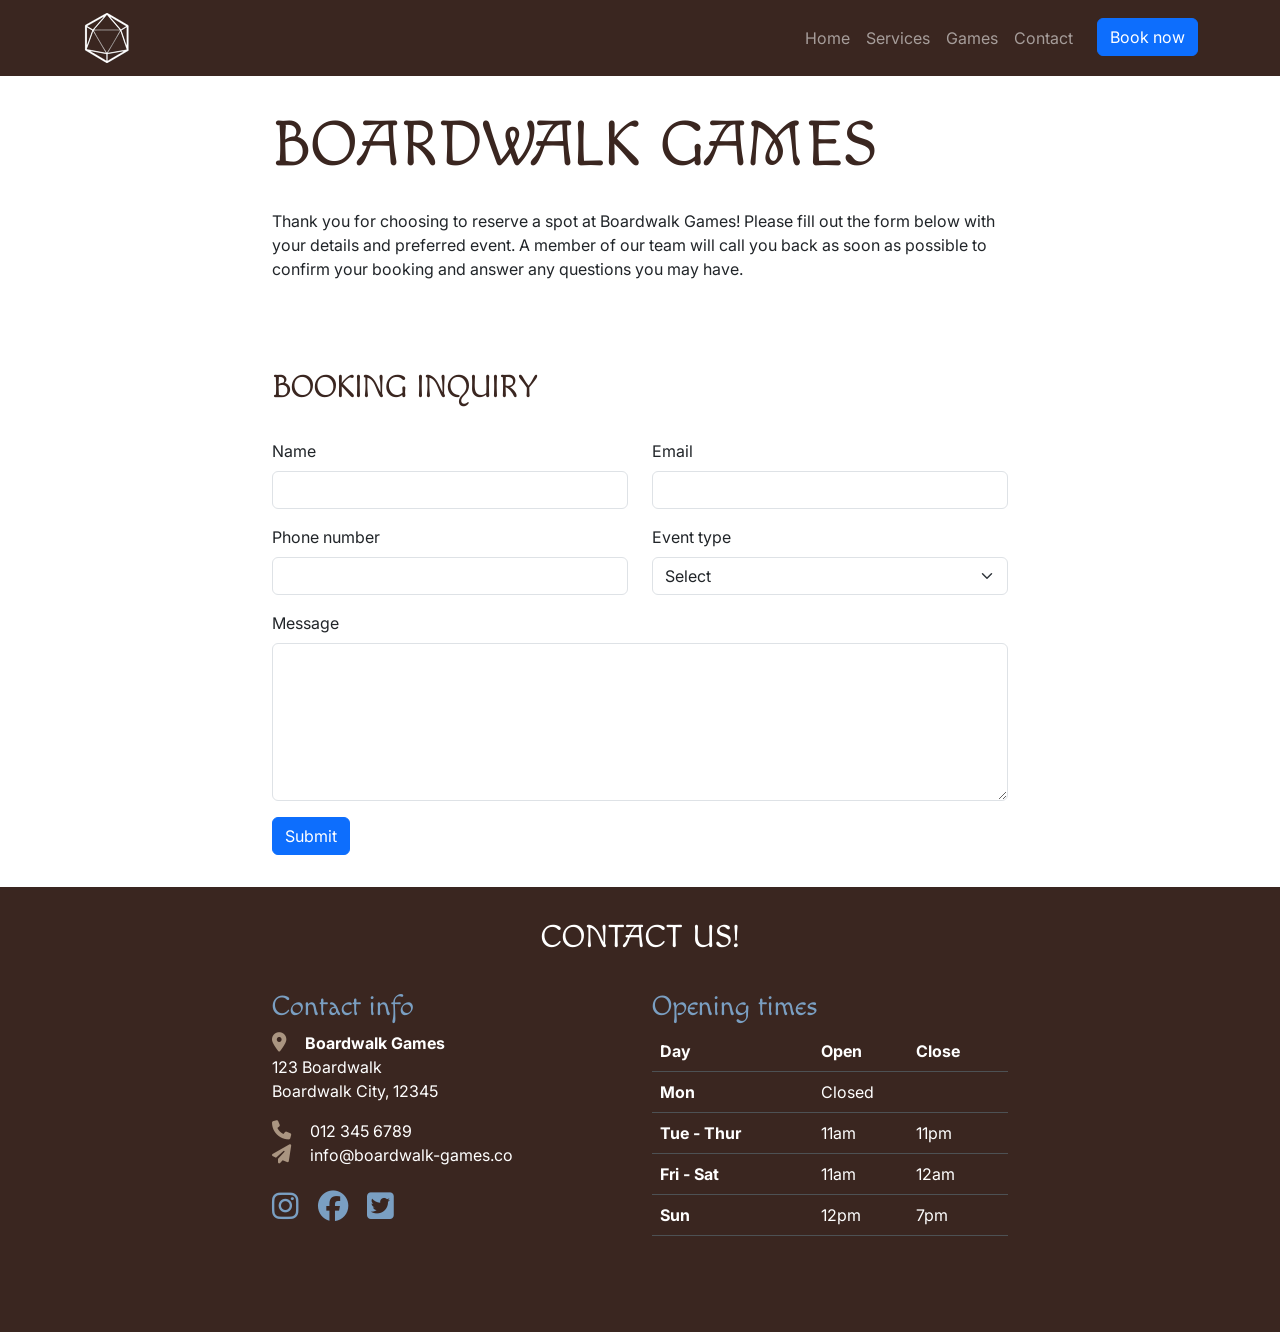
==== booking.html @ 21e448e2 "add the booking inquiry form" ====
<!DOCTYPE html>
<html lang="en">

<head>
    <meta charset="UTF-8">
    <meta name="viewport" content="width=device-width, initial-scale=1.0">
    <meta name="description" content="Boardwalk Games, your ultimate gaming retreat! Perfect for casual 
    gamers, enthusiasts, and student gatherings. Visit us for your next adventure in board gaming.">
    <title>Boardwalk Games | Booking Inquiry</title>

    <!-- favicon -->
    <link rel="apple-touch-icon" sizes="180x180" href="assets/images/apple-touch-icon.png">
    <link rel="icon" type="image/png" sizes="32x32" href="assets/images/favicon-32x32.png">
    <link rel="icon" type="image/png" sizes="16x16" href="assets/images/favicon-16x16.png">

    <!-- bootstrap css -->
    <link href="https://cdn.jsdelivr.net/npm/bootstrap@5.3.8/dist/css/bootstrap.min.css" rel="stylesheet"
        integrity="sha384-sRIl4kxILFvY47J16cr9ZwB07vP4J8+LH7qKQnuqkuIAvNWLzeN8tE5YBujZqJLB" crossorigin="anonymous">

    <!-- custom css -->

    <link rel="stylesheet" href="assets/css/style.css">
</head>

<!-- classes on body set to work with mt-auto on footer to ensure it always stays at
    the bottom of the page -->

<body class="d-flex flex-column min-vh-100">
    <!-- Navigation -->
    <nav id="navbar" class="navbar navbar-expand-lg" data-bs-theme="dark">
        <div class="container">
            <a class="navbar-brand" href="index.html">
                <img src="assets/images/logo-sm-white.png" alt="Boardwalk Games logo" class="logo">
            </a>
            <button class="navbar-toggler" type="button" data-bs-toggle="collapse" data-bs-target="#navbarNav"
                aria-controls="navbarNav" aria-expanded="false" aria-label="Toggle navigation">
                <span class="navbar-toggler-icon"></span>
            </button>
            <div class="collapse navbar-collapse" id="navbarNav">
                <ul class="navbar-nav ms-auto">
                    <li class="nav-item">
                        <a class="nav-link" href="index.html">Home</a>
                    </li>
                    <li class="nav-item">
                        <a class="nav-link" href="#">Services</a>
                    </li>
                    <li class="nav-item">
                        <a class="nav-link" href="game-library.html">Games</a>
                    </li>
                    <li class="nav-item">
                        <a class="nav-link" href="#contact">Contact</a>
                    </li>
                    <li class="nav-item">
                        <a href="booking.html" class="btn btn-primary ms-lg-3" aria-current="page">Book now</a>
                    </li>
                </ul>
            </div>
        </div>
    </nav>

    <!-- header section -->
    <header id="header" class="container section">
        <div class="row justify-content-center">
            <div class="col-12 col-md-8 text-center text-xl-start">
                <h1 class="display-3">Boardwalk Games</h1>
                <p class="my-4">
                    Thank you for choosing to reserve a spot at Boardwalk Games! Please
                    fill out the form below with your details and preferred event. A
                    member of our team will call you back as soon as possible to confirm
                    your booking and answer any questions you may have.
                </p>
            </div>
        </div>
    </header>

    <main>
        <!-- Booking inquiry form section -->
        <section id="booking-form" class="container section">
            <div class="row justify-content-center">
                <div class="col-12 col-md-8">
                    <h2>Booking inquiry</h2>
                    <form>
                        <div class="row">
                            <div class="col-12 col-lg-6 mb-3">
                                <label for="name" class="form-label">Name</label>
                                <input class="form-control" id="name" name="name" type="text" required>
                            </div>
                            <div class="col-12 col-lg-6 mb-3">
                                <label for="email" class="form-label">Email</label>
                                <input class="form-control" id="email" name="email" type="email" required>
                            </div>
                            <div class="col-12 col-lg-6 mb-3">
                                <label for="phone" class="form-label">Phone number</label>
                                <input class="form-control" id="phone" name="phone" type="number" required>
                            </div>
                            <div class="col-12 col-lg-6 mb-3">
                                <label for="event-type" class="form-label">Event type</label>
                                <select id="event-type" class="form-select" name="event-type" required>
                                    <option value="" selected>Select</option>
                                    <option value="regular-play">Reserve a table</option>
                                    <option value="dnd">Dungeons & Dragons</option>
                                    <option value="retro-night">Retro Game Night</option>
                                    <option value="tournament">Tournament</option>
                                    <option value="kids-party">Kids party</option>
                                </select>
                            </div>
                            <div class="col-12 mb-3">
                                <label for="message" class="form-label">Message</label>
                                <textarea class="form-control" rows="6" id="message" name="message" required ></textarea>
                            </div>
                        </div>

                        <button type="submit" class="btn btn-primary">Submit</button>
                    </form>
                </div>
            </div>
        </section>
    </main>











    <!-- footer/contact section -->
    <!-- mt-auto added to push footer to the bottom of the page -->
    <footer id="contact" class="mt-auto">
        <div class="container section">
            <div class="row justify-content-center">
                <div class="col-12 text-center">
                    <h2>Contact us!</h2>
                </div>
                <!-- Contact info -->
                <div class="col-12 col-md-6 col-xl-4">
                    <h3 class="sub-heading-color">Contact info</h3>
                    <address>
                        <strong><i class="fa-solid fa-location-dot"></i> Boardwalk Games</strong><br>
                        123 Boardwalk<br>
                        Boardwalk City, 12345
                    </address>
                    <p><i class="fa-solid fa-phone"></i> 012 345 6789<br>
                        <i class="fa-solid fa-paper-plane"></i> info@boardwalk-games.co
                    </p>
                    <div class="social-links my-4">
                        <a href="https://www.instagram.com/" target="_blank" rel="noopener"
                            aria-label="Visit our Instagram page (opens in a new tab)"><i
                                class="fa-brands fa-instagram"></i></a>
                        <a href="https://www.facebook.com/" target="_blank" rel="noopener"
                            aria-label="Visit our Facebook page (opens in a new tab)"><i
                                class="fa-brands fa-facebook"></i></a>
                        <a href="https://x.com/" target="_blank" rel="noopener"
                            aria-label="Visit our Twitter page (opens in a new tab)"><i
                                class="fa-brands fa-square-twitter"></i></a>
                    </div>
                </div>
                <!-- Opening times -->
                <div class="col-12 col-md-6 col-xl-4">
                    <h3 class="sub-heading-color">Opening times</h3>
                    <table class="table table-dark">
                        <thead>
                            <tr>
                                <th scope="col">Day</th>
                                <th scope="col">Open</th>
                                <th scope="col">Close</th>
                            </tr>
                        </thead>
                        <tbody>
                            <tr>
                                <th scope="row">Mon</th>
                                <td colspan="2">Closed</td>
                            </tr>
                            <tr>
                                <th scope="row">Tue - Thur</th>
                                <td>11am</td>
                                <td>11pm</td>
                            </tr>
                            <tr>
                                <th scope="row">Fri - Sat</th>
                                <td>11am</td>
                                <td>12am</td>
                            </tr>
                            <tr>
                                <th scope="row">Sun</th>
                                <td>12pm</td>
                                <td>7pm</td>
                            </tr>
                        </tbody>
                    </table>
                </div>
            </div>
        </div>
    </footer>


    <!-- bootstrap js -->
    <script src="https://cdn.jsdelivr.net/npm/bootstrap@5.3.8/dist/js/bootstrap.bundle.min.js"
        integrity="sha384-FKyoEForCGlyvwx9Hj09JcYn3nv7wiPVlz7YYwJrWVcXK/BmnVDxM+D2scQbITxI"
        crossorigin="anonymous"></script>

    <!-- fontawesome -->
    <link rel="stylesheet" href="https://cdnjs.cloudflare.com/ajax/libs/font-awesome/6.7.2/css/all.min.css">

</body>

</html>
---- assets/css/style.css ----
/* google fonts import */
@import url('https://fonts.googleapis.com/css2?family=Inter:ital,opsz,wght@0,14..32,100..900;1,14..32,100..900&family=Macondo&display=swap');

/* css variable */
:root {
    --primary-font: "Inter", sans-serif;
    --secondary-font: "Macondo", cursive;
    --primary-color: #3a2620;
    --secondary-color: #aa9581;
    --highlight-color: #416a8e;
    --light-highlight-color: #7a9fc2;
}

/* global styles */

body {
    font-family: var(--primary-font);
}

h1, 
h2,
h3 {
    font-family: var(--secondary-font);
    color: var(--primary-color);
    
}

h1,
h2 {
    text-transform: uppercase;
}

h2 {
    margin-bottom: 2rem;
}

.sub-heading-color {
    color: var(--highlight-color);
}

.section {
    margin-top: 2rem;
    margin-bottom: 2rem;
}

/* navbar */
#navbar {
    background-color: var(--primary-color);
}

navbar .logo {
    width: 30px;
}

/* header */

#header .lead {
    font-family: var(--secondary-font);
}

/* services */
#services .card-footer {
    font-weight: bold;
    color: var(--highlight-color);
    background-color: transparent;
}

#services .card {
    margin-bottom: 1.5rem;
}

/* game library card */
#new-games .card,
#fav-games .card {
    border: none;
}

/* footer / contact */
#contact {
    background-color: var(--primary-color);
    color: white;
    padding-bottom: 3rem;
}

#contact h2 {
    color: white;
}

#contact .sub-heading-color {
    color: var(--light-highlight-color);
}

#contact i {
    color: var(--secondary-color);
    font-size: 1.2rem;
    margin-right: 15px;
}

#contact .social-links i {
    color: var(--light-highlight-color);
    font-size: 1.9rem;
    transition: color 0.3s ease-in-out;
}

#contact .social-links i:hover {
    color: var(--secondary-color);
}

#contact .table-dark * {
    background-color: transparent;
}

/* media queries */
/* make all service cards the same height for consistency  */
/* medium devices (tablets, 768px and up) */
@media screen and (min-width: 768px) {
    #services .card-body {
        min-height: 191px;
    }
}

/* large devices (small laptops, 992px and up) */
@media screen and (min-width: 992px) {
    #services .card-body {
        min-height: auto;
    }
}

/* xl devices (large desktops, 1200px and up) */
@media screen and (min-width: 1200px) {
    #services .card-body {
        min-height: 220px;
    }
}

/* xxl devices (larger desktops, 1400px and up) */
@media screen and (min-width: 1400px) {
    #services .card-body {
        min-height: 195px;
    }
}

/* grid visualisation CSS for testing */

/* .container,
.row {
    border: 2px solid black;
}

.col-12 {
    border: 2px solid white;
    background-color: lightgray;
} */
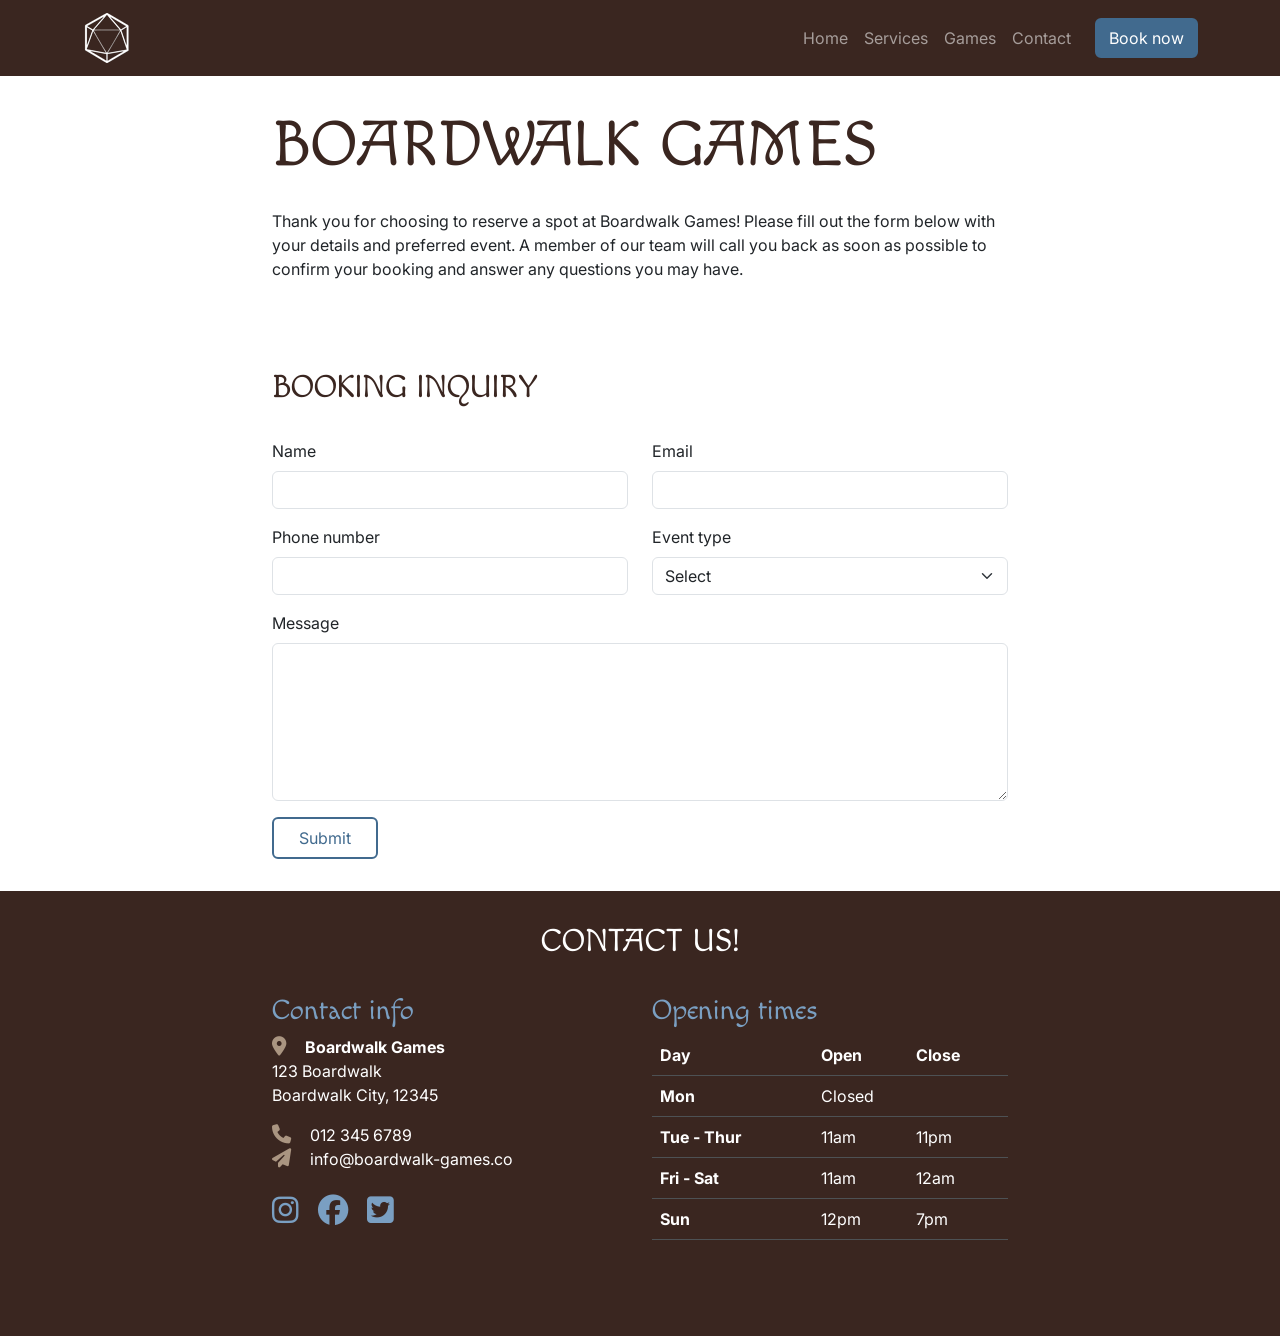
==== commit 850f656c: "style buttons to match colour scheme" ====
--- a/booking.html
+++ b/booking.html
@@ -51,7 +51,7 @@
                         <a class="nav-link" href="#contact">Contact</a>
                     </li>
                     <li class="nav-item">
-                        <a href="booking.html" class="btn btn-primary ms-lg-3" aria-current="page">Book now</a>
+                        <a href="booking.html" class="btn custom-button-filled ms-lg-3" aria-current="page">Book now</a>
                     </li>
                 </ul>
             </div>
@@ -79,7 +79,7 @@
             <div class="row justify-content-center">
                 <div class="col-12 col-md-8">
                     <h2>Booking inquiry</h2>
-                    <form>
+                    <form action="success.html" method="get">
                         <div class="row">
                             <div class="col-12 col-lg-6 mb-3">
                                 <label for="name" class="form-label">Name</label>
@@ -110,21 +110,12 @@
                             </div>
                         </div>
 
-                        <button type="submit" class="btn btn-primary">Submit</button>
+                        <button type="submit" class="btn custom-button-outline">Submit</button>
                     </form>
                 </div>
             </div>
         </section>
     </main>
-
-
-
-
-
-
-
-
-
 
 
     <!-- footer/contact section -->
@@ -197,14 +188,14 @@
     </footer>
 
 
+    <!-- fontawesome -->
+    <link rel="stylesheet" href="https://cdnjs.cloudflare.com/ajax/libs/font-awesome/6.7.2/css/all.min.css">
+
     <!-- bootstrap js -->
     <script src="https://cdn.jsdelivr.net/npm/bootstrap@5.3.8/dist/js/bootstrap.bundle.min.js"
         integrity="sha384-FKyoEForCGlyvwx9Hj09JcYn3nv7wiPVlz7YYwJrWVcXK/BmnVDxM+D2scQbITxI"
         crossorigin="anonymous"></script>
 
-    <!-- fontawesome -->
-    <link rel="stylesheet" href="https://cdnjs.cloudflare.com/ajax/libs/font-awesome/6.7.2/css/all.min.css">
-
 </body>
 
 </html>
--- a/assets/css/style.css
+++ b/assets/css/style.css
@@ -41,6 +41,32 @@
 .section {
     margin-top: 2rem;
     margin-bottom: 2rem;
+}
+
+/* buttons */
+.custom-button-filled {
+    border: 2px solid var(--highlight-color);
+    background-color: var(--highlight-color);
+    color: white;
+}
+
+.custom-button-filled:hover {
+    border: 2px solid var(--secondary-color);
+    background-color: var(--secondary-color);
+    color: white;
+}
+
+.custom-button-outline {
+    border: 2px solid var(--highlight-color);
+    padding: 7px 25px;
+    color: var(--highlight-color);
+}
+
+.custom-button-outline:hover {
+    border: 2px solid var(--highlight-color);
+    background-color: var(--highlight-color);
+    padding: 7px 25px;
+    color: white;
 }
 
 /* navbar */
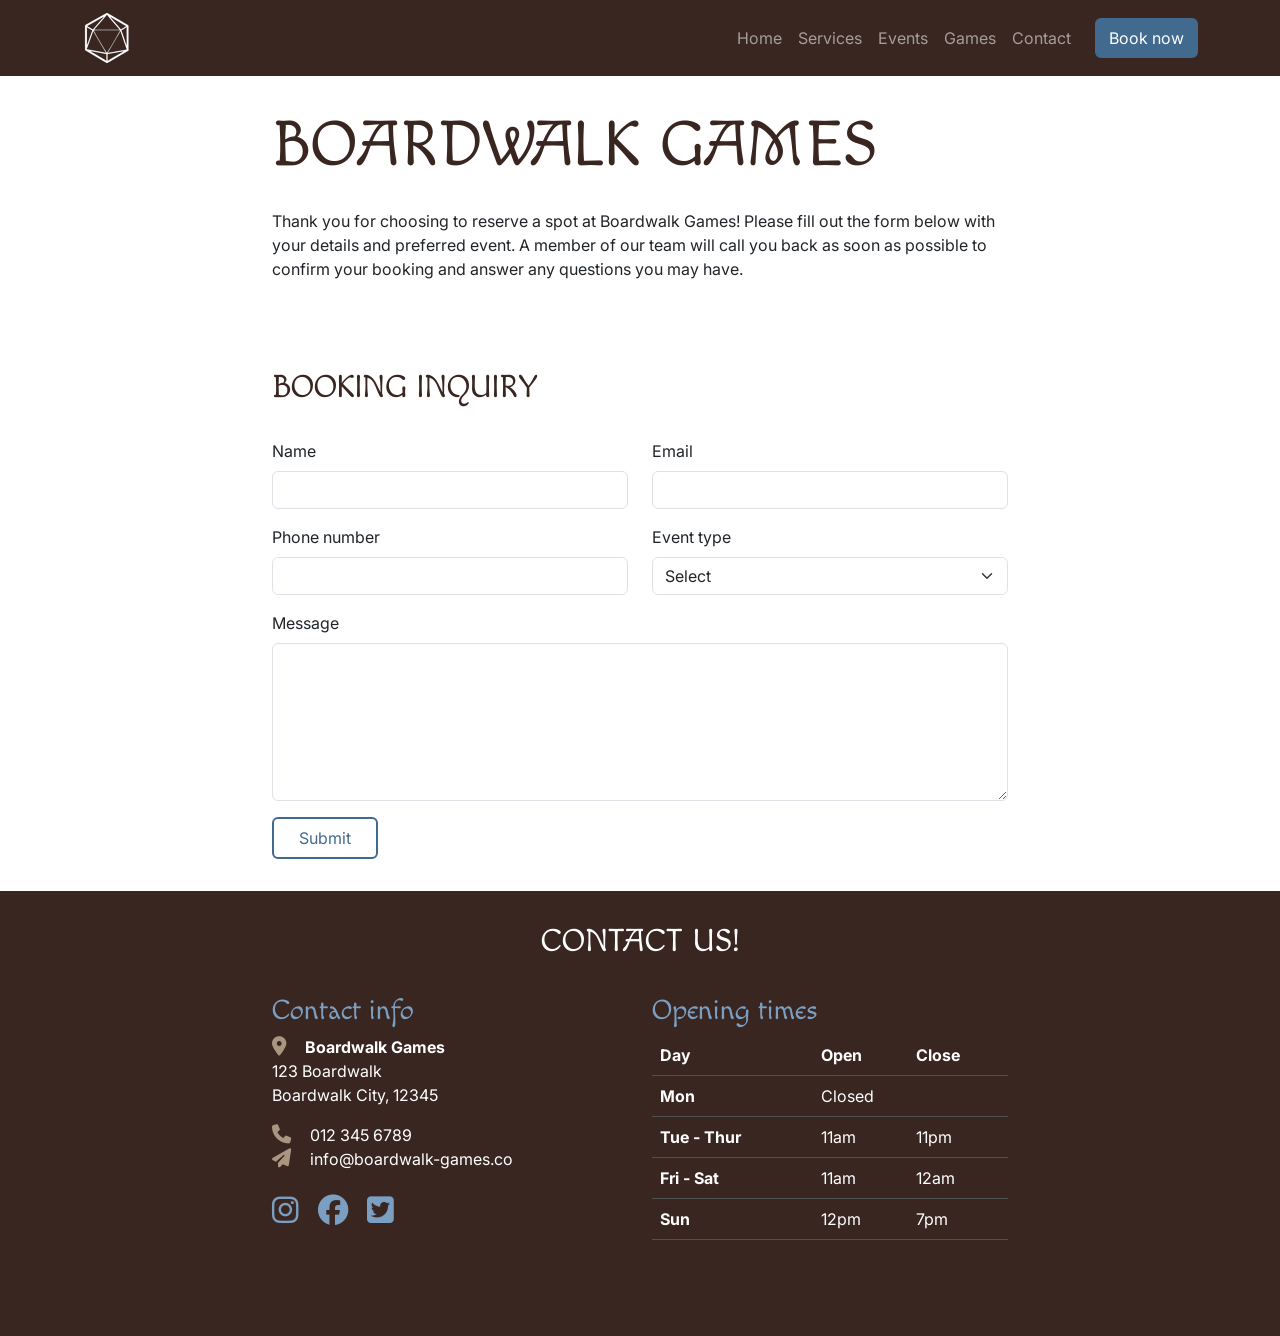
==== commit f3d002fa: "add events section and make it responsive for mobile and medium devices(768px)" ====
--- a/booking.html
+++ b/booking.html
@@ -43,6 +43,9 @@
                     </li>
                     <li class="nav-item">
                         <a class="nav-link" href="#">Services</a>
+                    </li>
+                    <li class="nav-item">
+                        <a class="nav-link" href="index.html#events">Events</a>
                     </li>
                     <li class="nav-item">
                         <a class="nav-link" href="game-library.html">Games</a>
--- a/assets/css/style.css
+++ b/assets/css/style.css
@@ -91,8 +91,28 @@
     background-color: transparent;
 }
 
+/* events */
+#events {
+    margin-left: 0.75rem;
+    margin-right: 0.75rem;
+}
+
+#events .display-3 {
+    padding-bottom: 25px;
+    text-align: center;
+}
+
 #services .card {
     margin-bottom: 1.5rem;
+}
+
+#events-table th,
+#events-table td {
+    padding: 1rem 0.5rem;
+}
+
+#events-btn {
+    text-align: center;
 }
 
 /* game library card */
@@ -143,6 +163,15 @@
     #services .card-body {
         min-height: 191px;
     }
+
+    .events-text {
+        padding-left: 25px;
+        padding-right: 25px;
+    }
+
+    .table-wrapper {
+        padding: 0 25px;
+    }
 }
 
 /* large devices (small laptops, 992px and up) */
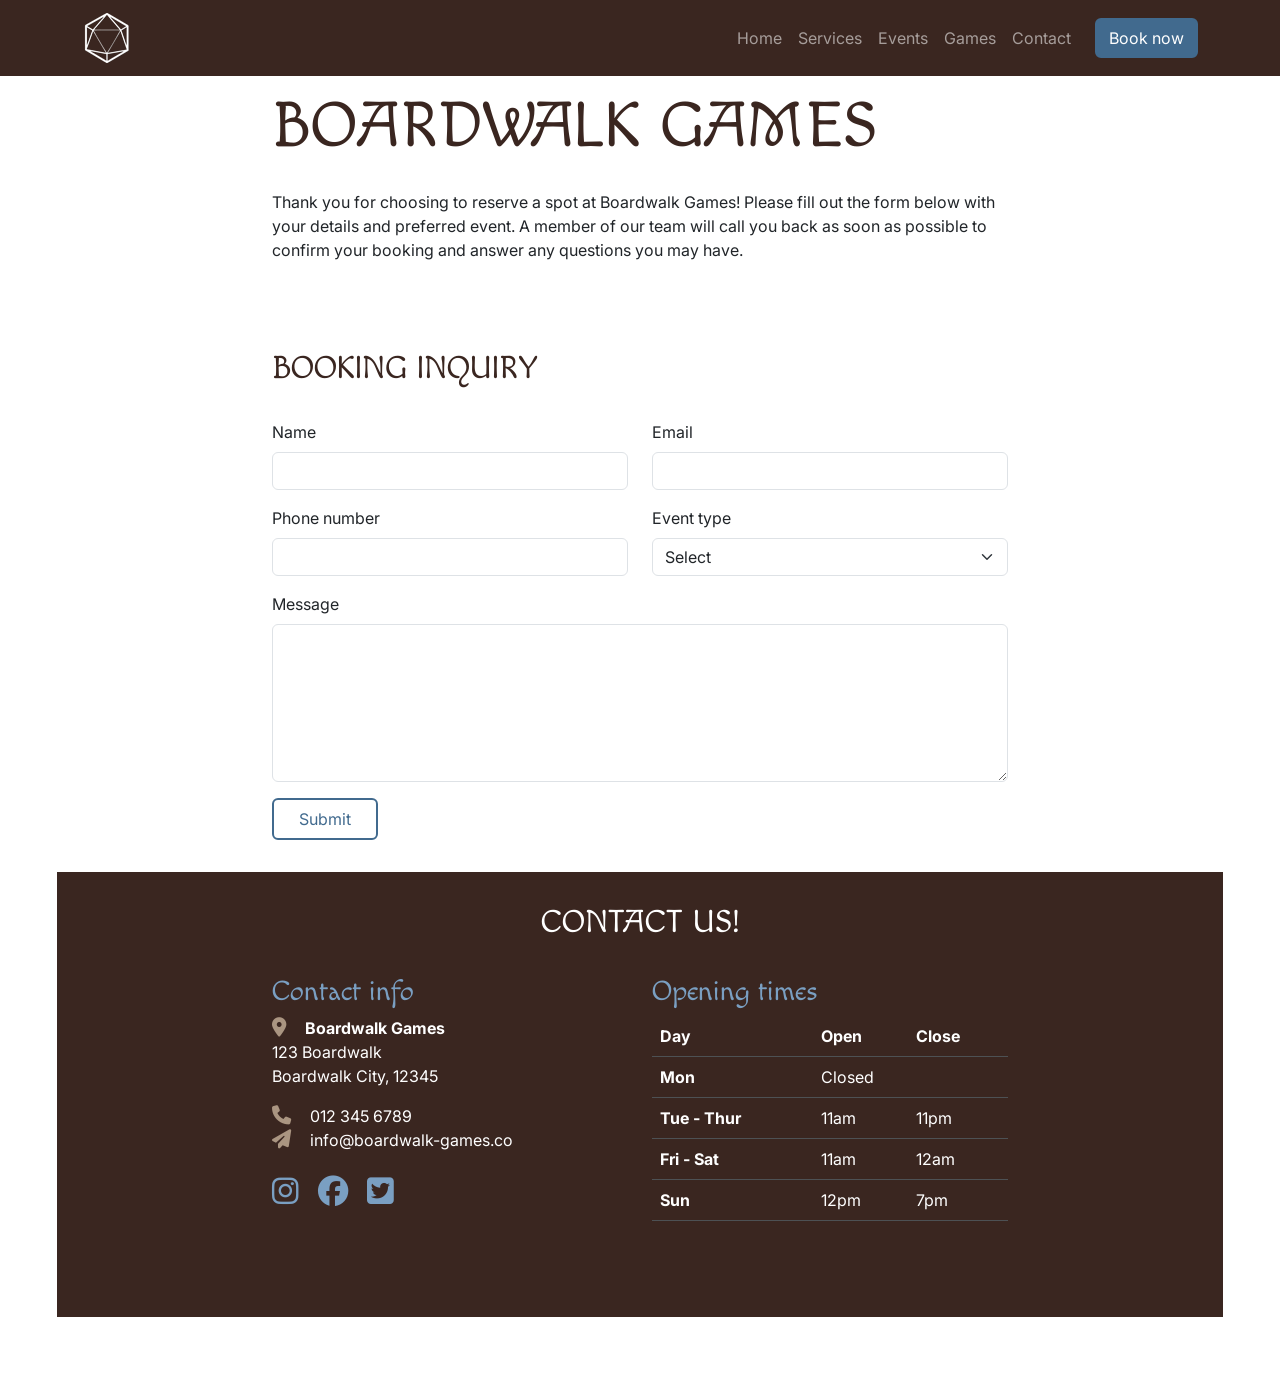
==== commit 6461db73: "fix navbar to the top of the page" ====
--- a/booking.html
+++ b/booking.html
@@ -27,7 +27,7 @@
 
 <body class="d-flex flex-column min-vh-100">
     <!-- Navigation -->
-    <nav id="navbar" class="navbar navbar-expand-lg" data-bs-theme="dark">
+    <nav id="navbar" class="navbar navbar-expand-lg fixed-top" data-bs-theme="dark">
         <div class="container">
             <a class="navbar-brand" href="index.html">
                 <img src="assets/images/logo-sm-white.png" alt="Boardwalk Games logo" class="logo">
@@ -42,7 +42,7 @@
                         <a class="nav-link" href="index.html">Home</a>
                     </li>
                     <li class="nav-item">
-                        <a class="nav-link" href="#">Services</a>
+                        <a class="nav-link" href="#services">Services</a>
                     </li>
                     <li class="nav-item">
                         <a class="nav-link" href="index.html#events">Events</a>
--- a/assets/css/style.css
+++ b/assets/css/style.css
@@ -15,6 +15,7 @@
 
 body {
     font-family: var(--primary-font);
+    padding: 57.15px;
 }
 
 h1, 
@@ -57,7 +58,7 @@
 }
 
 .custom-button-outline {
-    border: 2px solid var(--highlight-color);
+    border: 2.5px solid var(--highlight-color);
     padding: 7px 25px;
     color: var(--highlight-color);
 }
@@ -111,6 +112,18 @@
     padding: 1rem 0.5rem;
 }
 
+#student-discount-container {
+    display: flex;
+    align-items: center;
+    justify-content: center;
+    background-color: var(--highlight-color);
+    color: white;
+    width: 100%;
+    text-align: center;
+    height: 4vh;
+    margin-bottom: 20px;
+}
+
 #events-btn {
     text-align: center;
 }
@@ -121,6 +134,27 @@
     border: none;
 }
 
+/* game library 'reserve a game' section */
+.reserve-heading {
+    text-align: center;   
+}
+
+.reserve-para {
+    padding-left: 15px;
+    padding-right: 15px;
+}
+
+/* game reservation form */
+
+#game-res-btn {
+    display: flex;
+    justify-content: end;
+    margin-top: 2rem;
+    margin-bottom: 2rem;
+}
+
+
+
 /* footer / contact */
 #contact {
     background-color: var(--primary-color);
@@ -157,7 +191,17 @@
 }
 
 /* media queries */
-/* make all service cards the same height for consistency  */
+/* fixing the form overflow on 320px  */
+@media screen and (max-width: 320px) {
+    #events-table th,
+    #events-table td {
+        padding: 0.5rem 0.25rem;
+    }
+    
+    #events-table {
+        font-size: 0.9rem;
+    }
+}
 /* medium devices (tablets, 768px and up) */
 @media screen and (min-width: 768px) {
     #services .card-body {
@@ -172,6 +216,19 @@
     .table-wrapper {
         padding: 0 25px;
     }
+
+    #student-discount-container {
+        width: 300px;
+        margin: auto;
+        margin-bottom: 25px;
+    }
+
+    /* reserve a game section */
+    .reserve-heading,
+    .reserve-para {
+        padding-left: 10rem;
+        padding-right: 10rem;
+    }
 }
 
 /* large devices (small laptops, 992px and up) */
@@ -179,12 +236,28 @@
     #services .card-body {
         min-height: auto;
     }
+
+    .para-one {
+        padding-top: 15px;
+    }
+
+    .reserve-heading,
+    .reserve-para {
+        padding-left: 18rem;
+        padding-right: 18rem;
+    }
 }
 
 /* xl devices (large desktops, 1200px and up) */
 @media screen and (min-width: 1200px) {
     #services .card-body {
         min-height: 220px;
+    }
+
+    .reserve-heading,
+    .reserve-para {
+        padding-left: 16rem;
+        padding-right: 16rem;
     }
 }
 
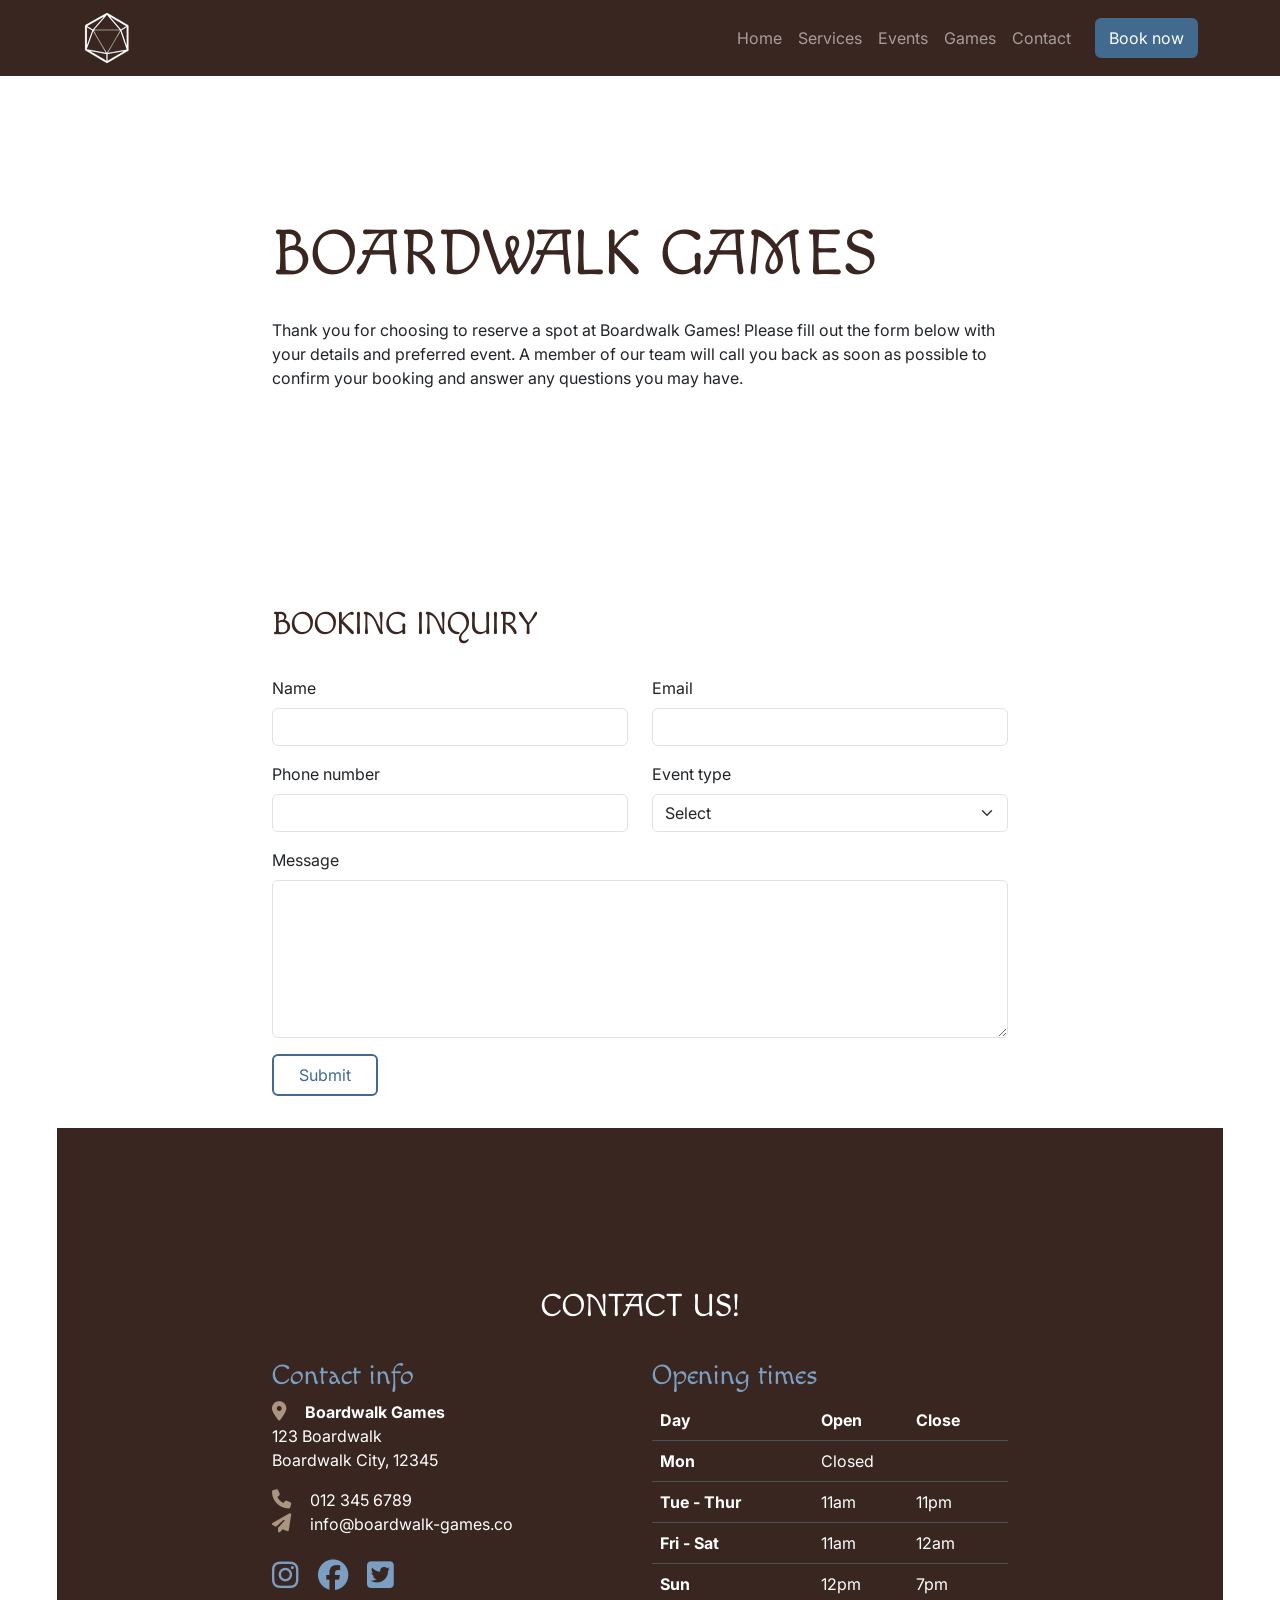
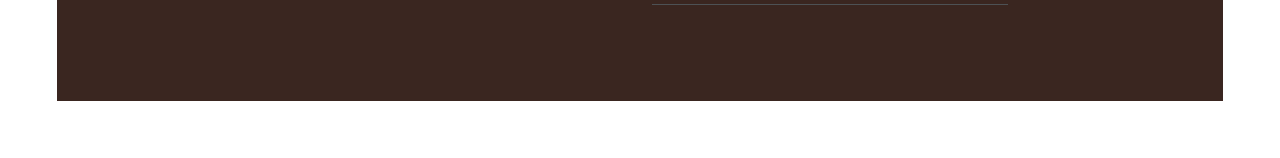
==== commit db2f9ba5: "adjust css so navbar doesn't cover section heading when clicking internal link" ====
--- a/booking.html
+++ b/booking.html
@@ -42,7 +42,7 @@
                         <a class="nav-link" href="index.html">Home</a>
                     </li>
                     <li class="nav-item">
-                        <a class="nav-link" href="#services">Services</a>
+                        <a class="nav-link" href="index.html#services">Services</a>
                     </li>
                     <li class="nav-item">
                         <a class="nav-link" href="index.html#events">Events</a>
--- a/assets/css/style.css
+++ b/assets/css/style.css
@@ -42,6 +42,7 @@
 .section {
     margin-top: 2rem;
     margin-bottom: 2rem;
+    padding-top: 8rem;
 }
 
 /* buttons */
